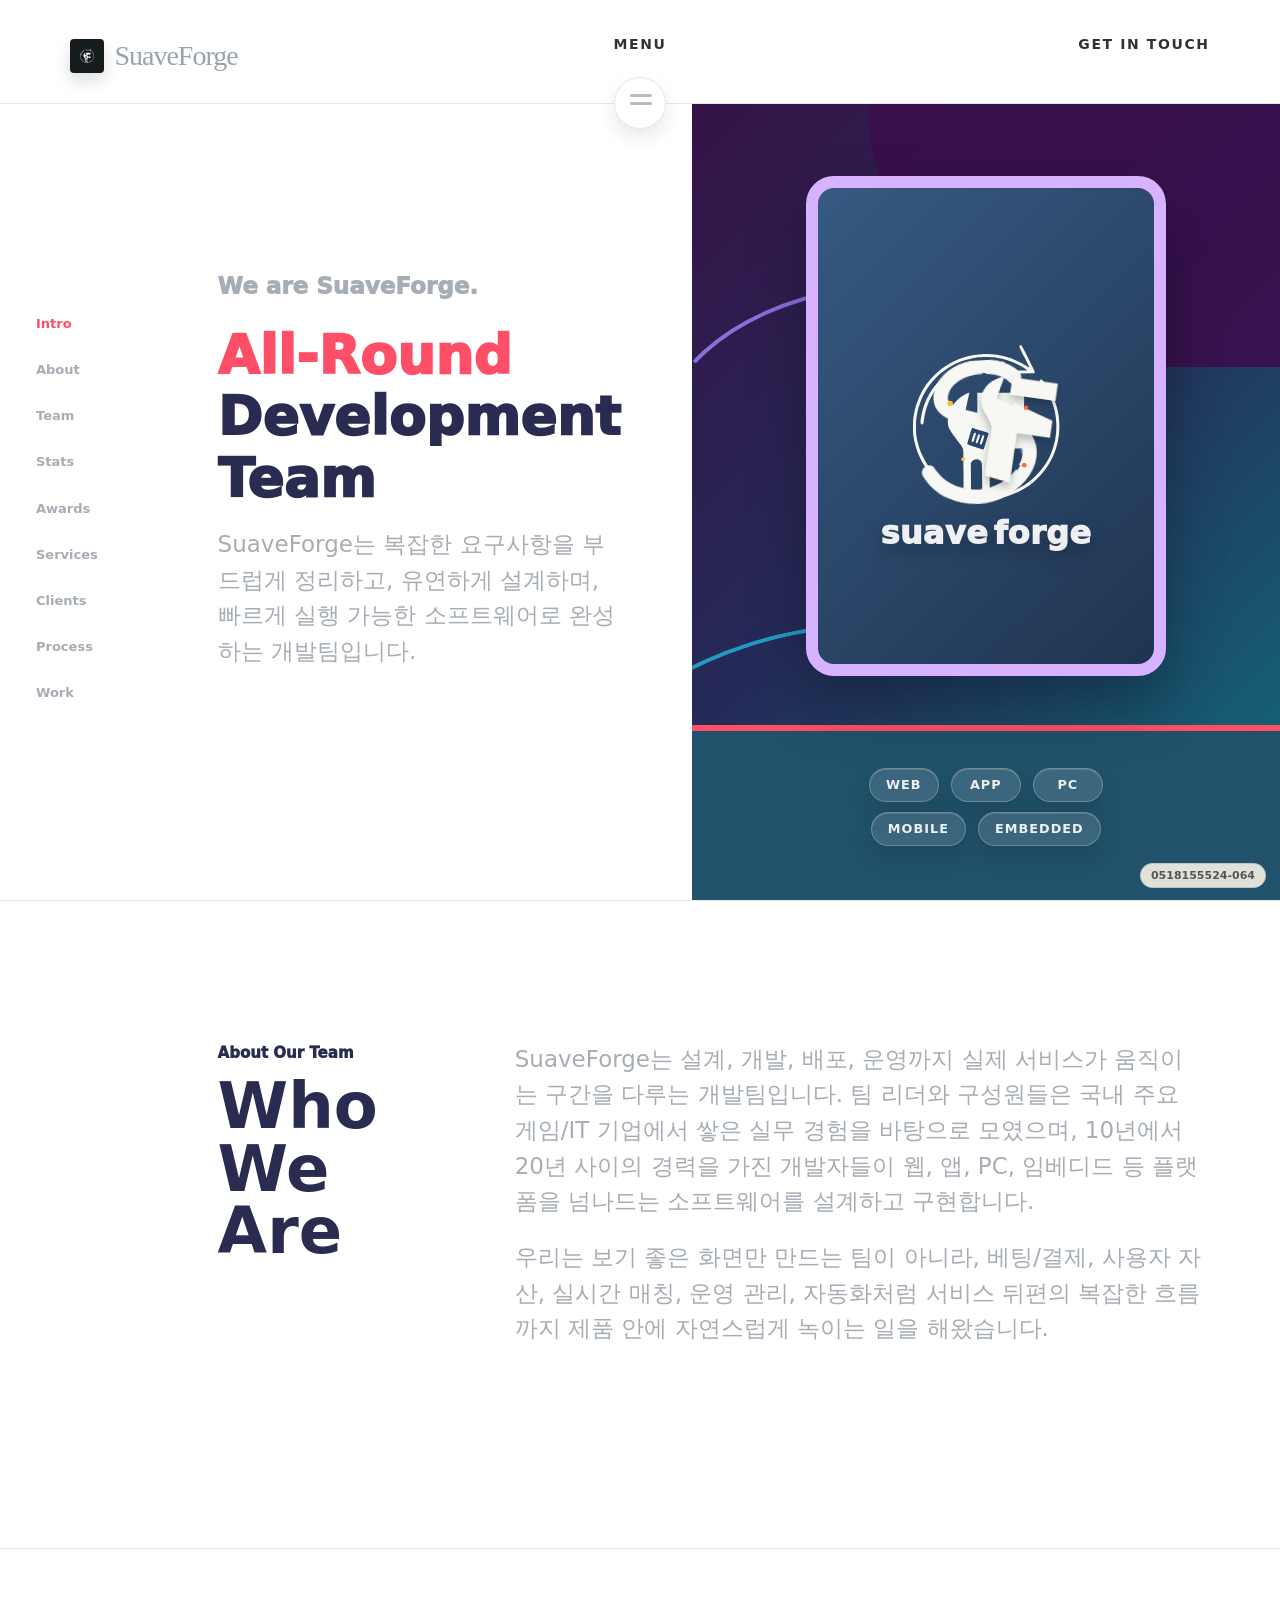
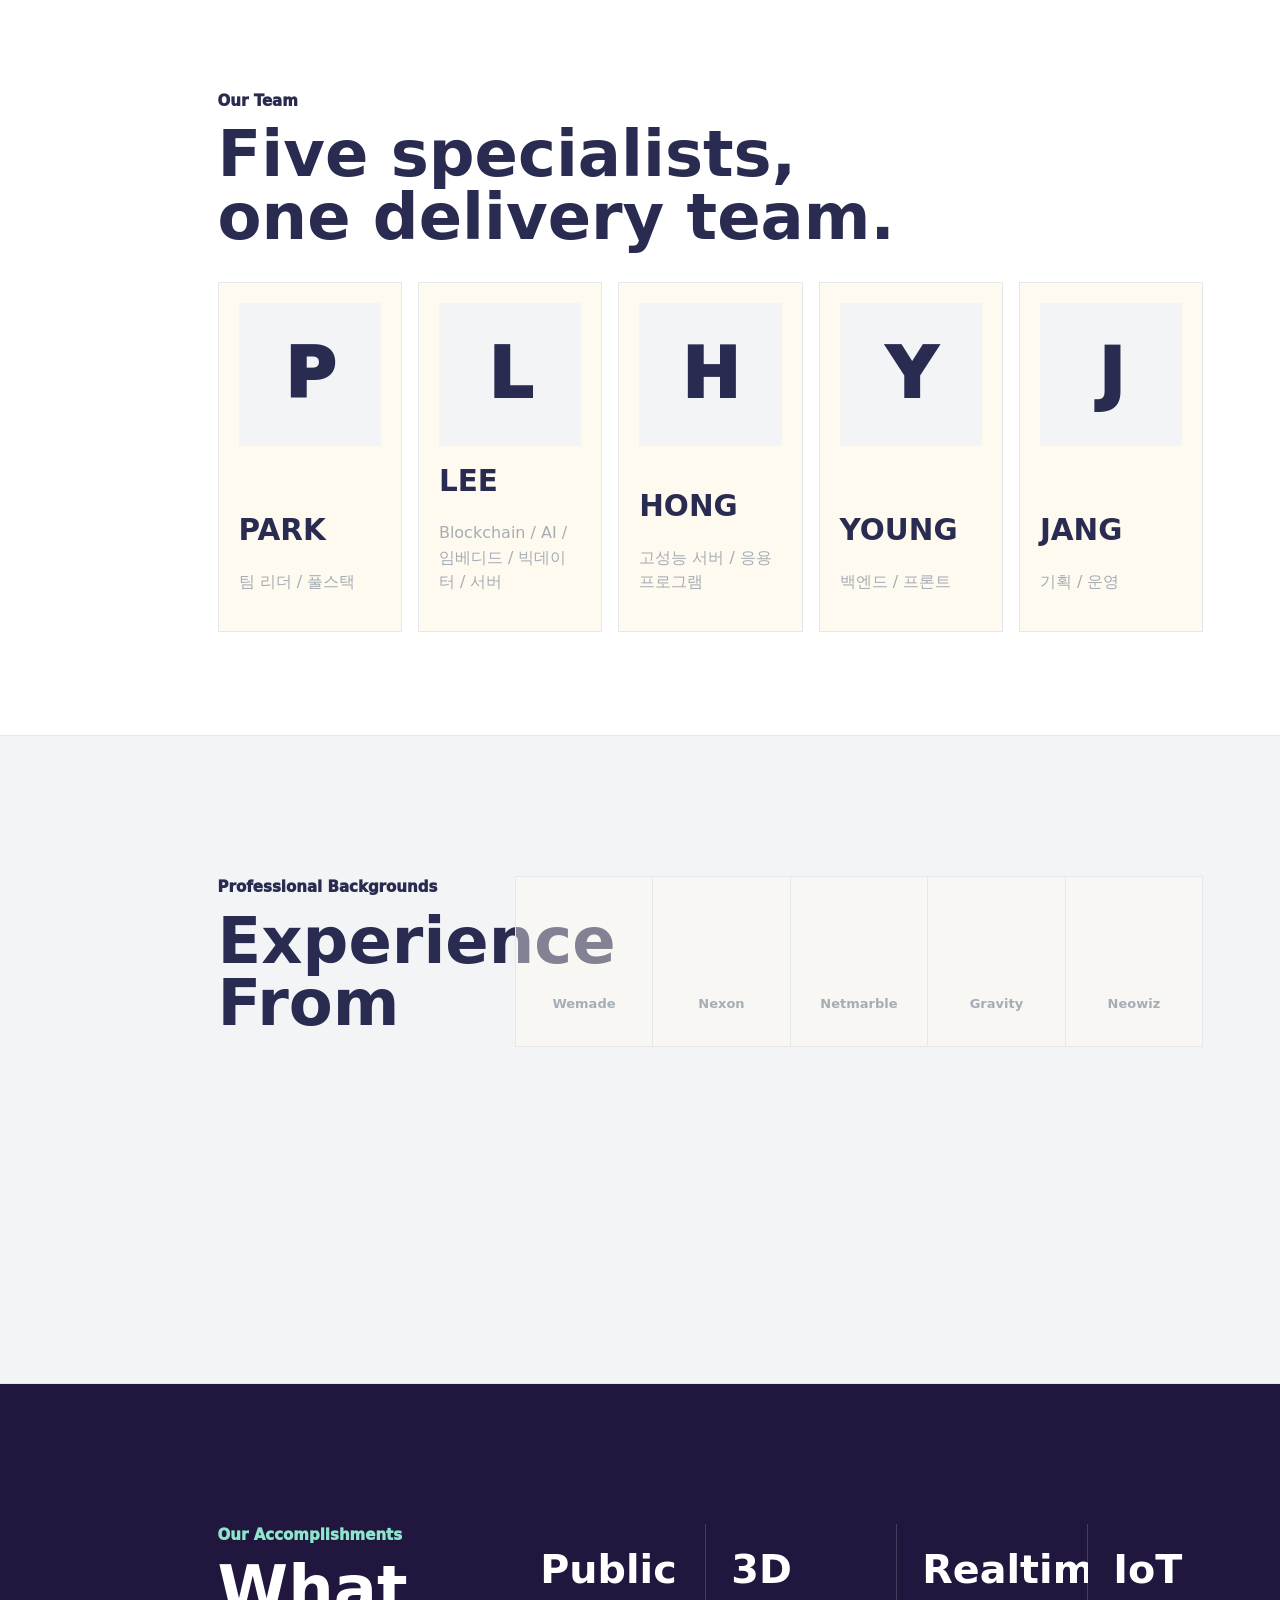
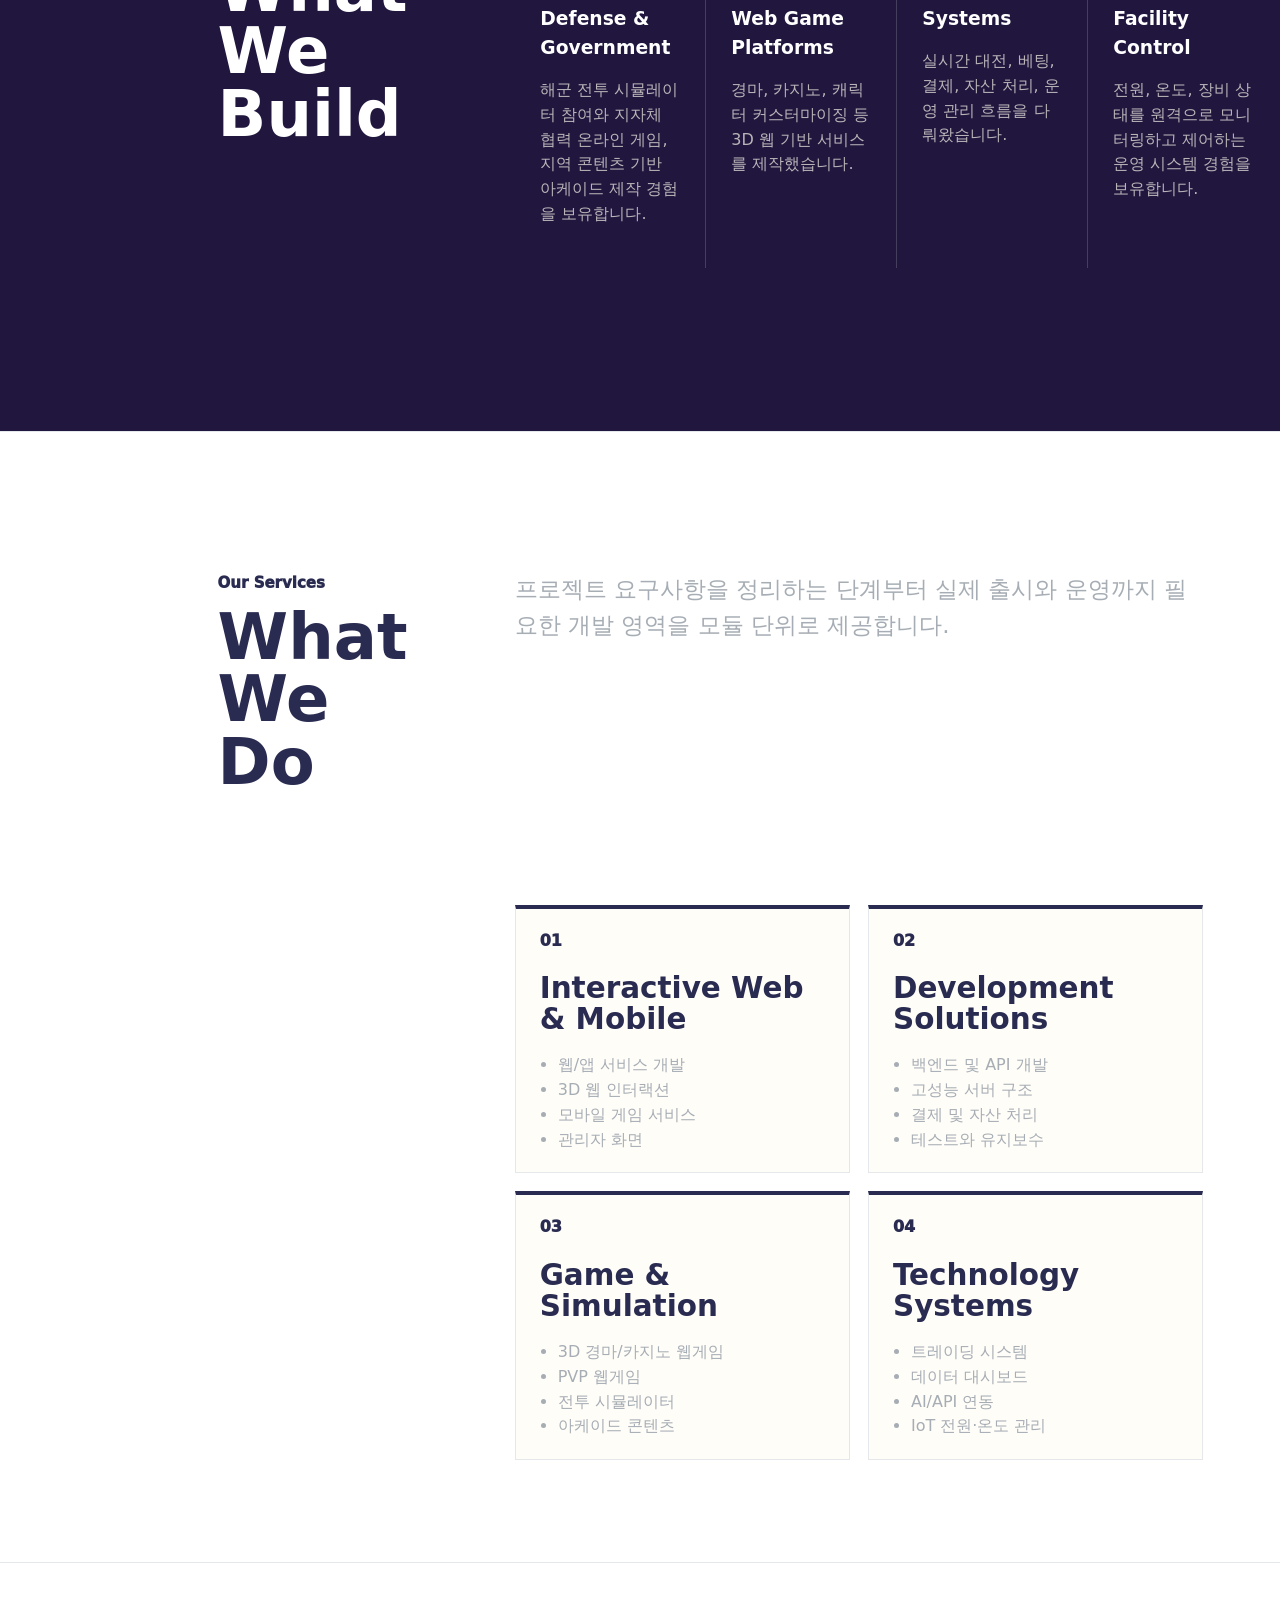
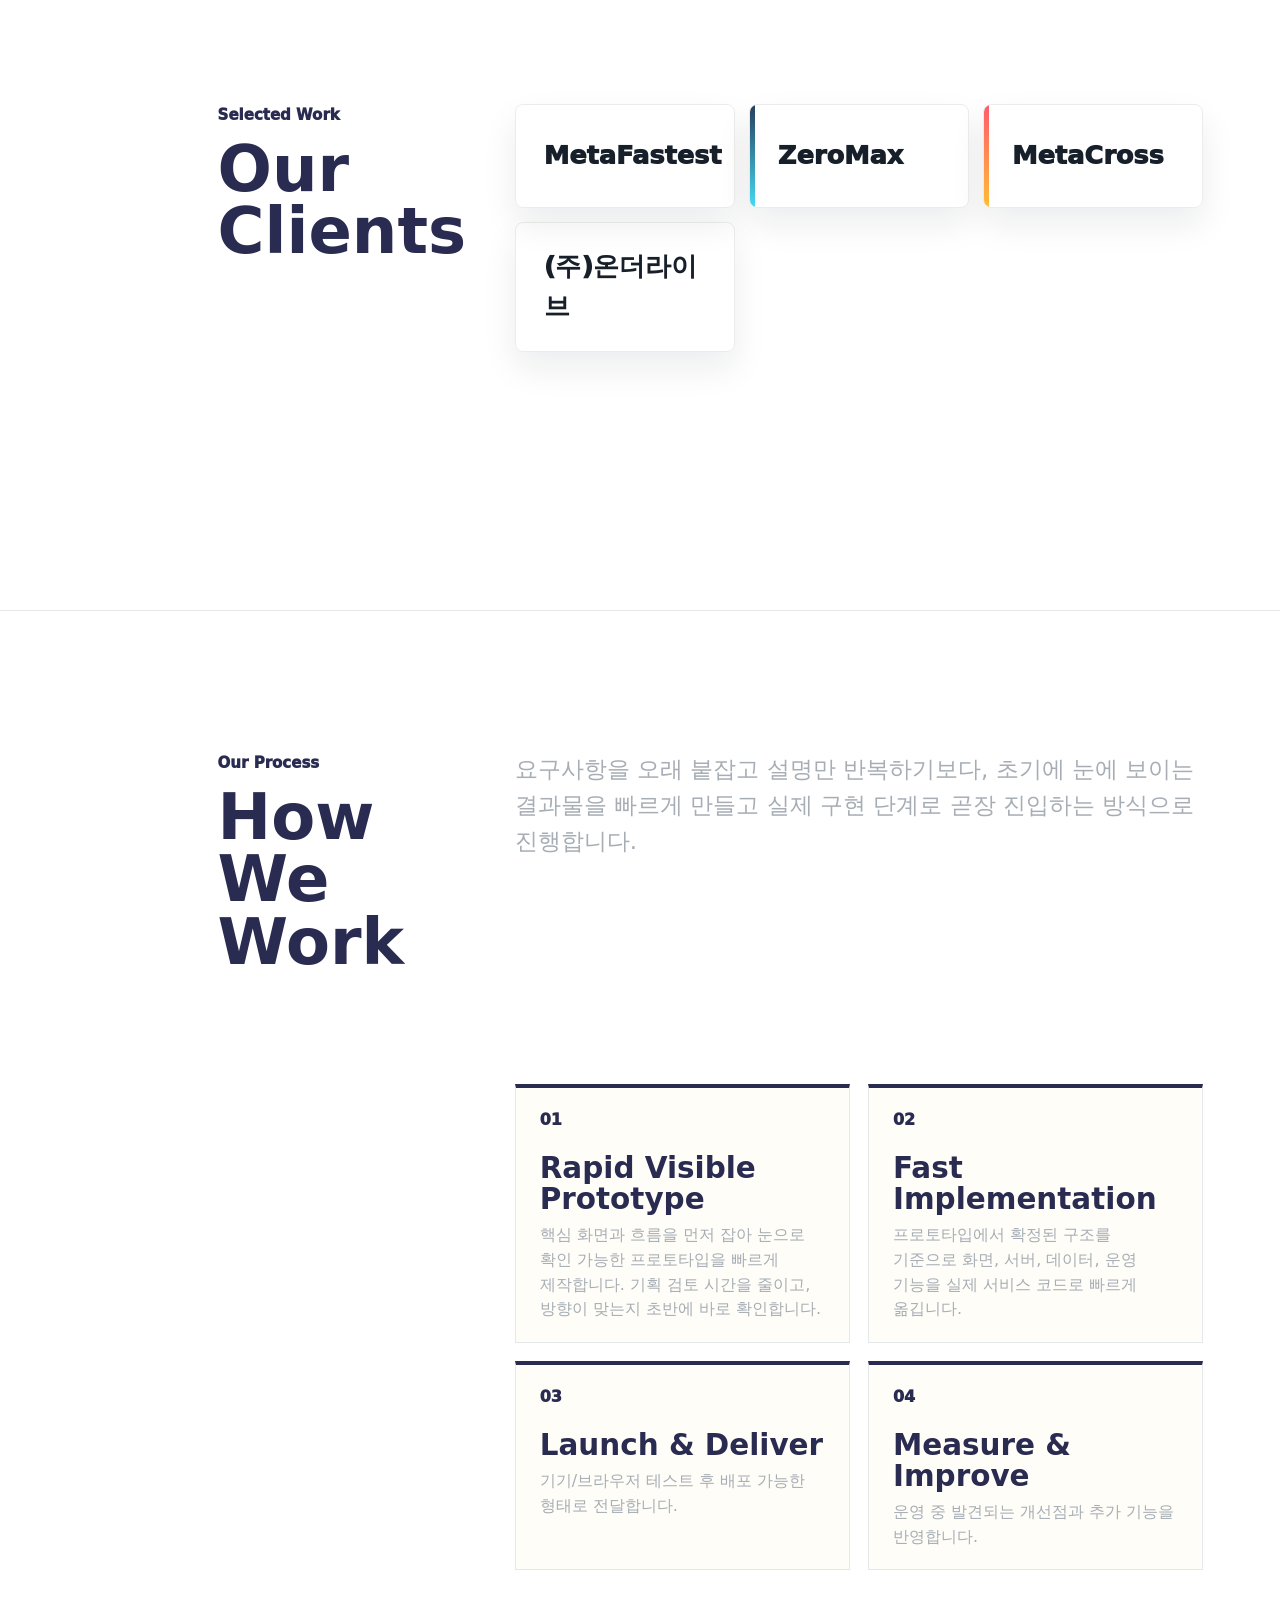
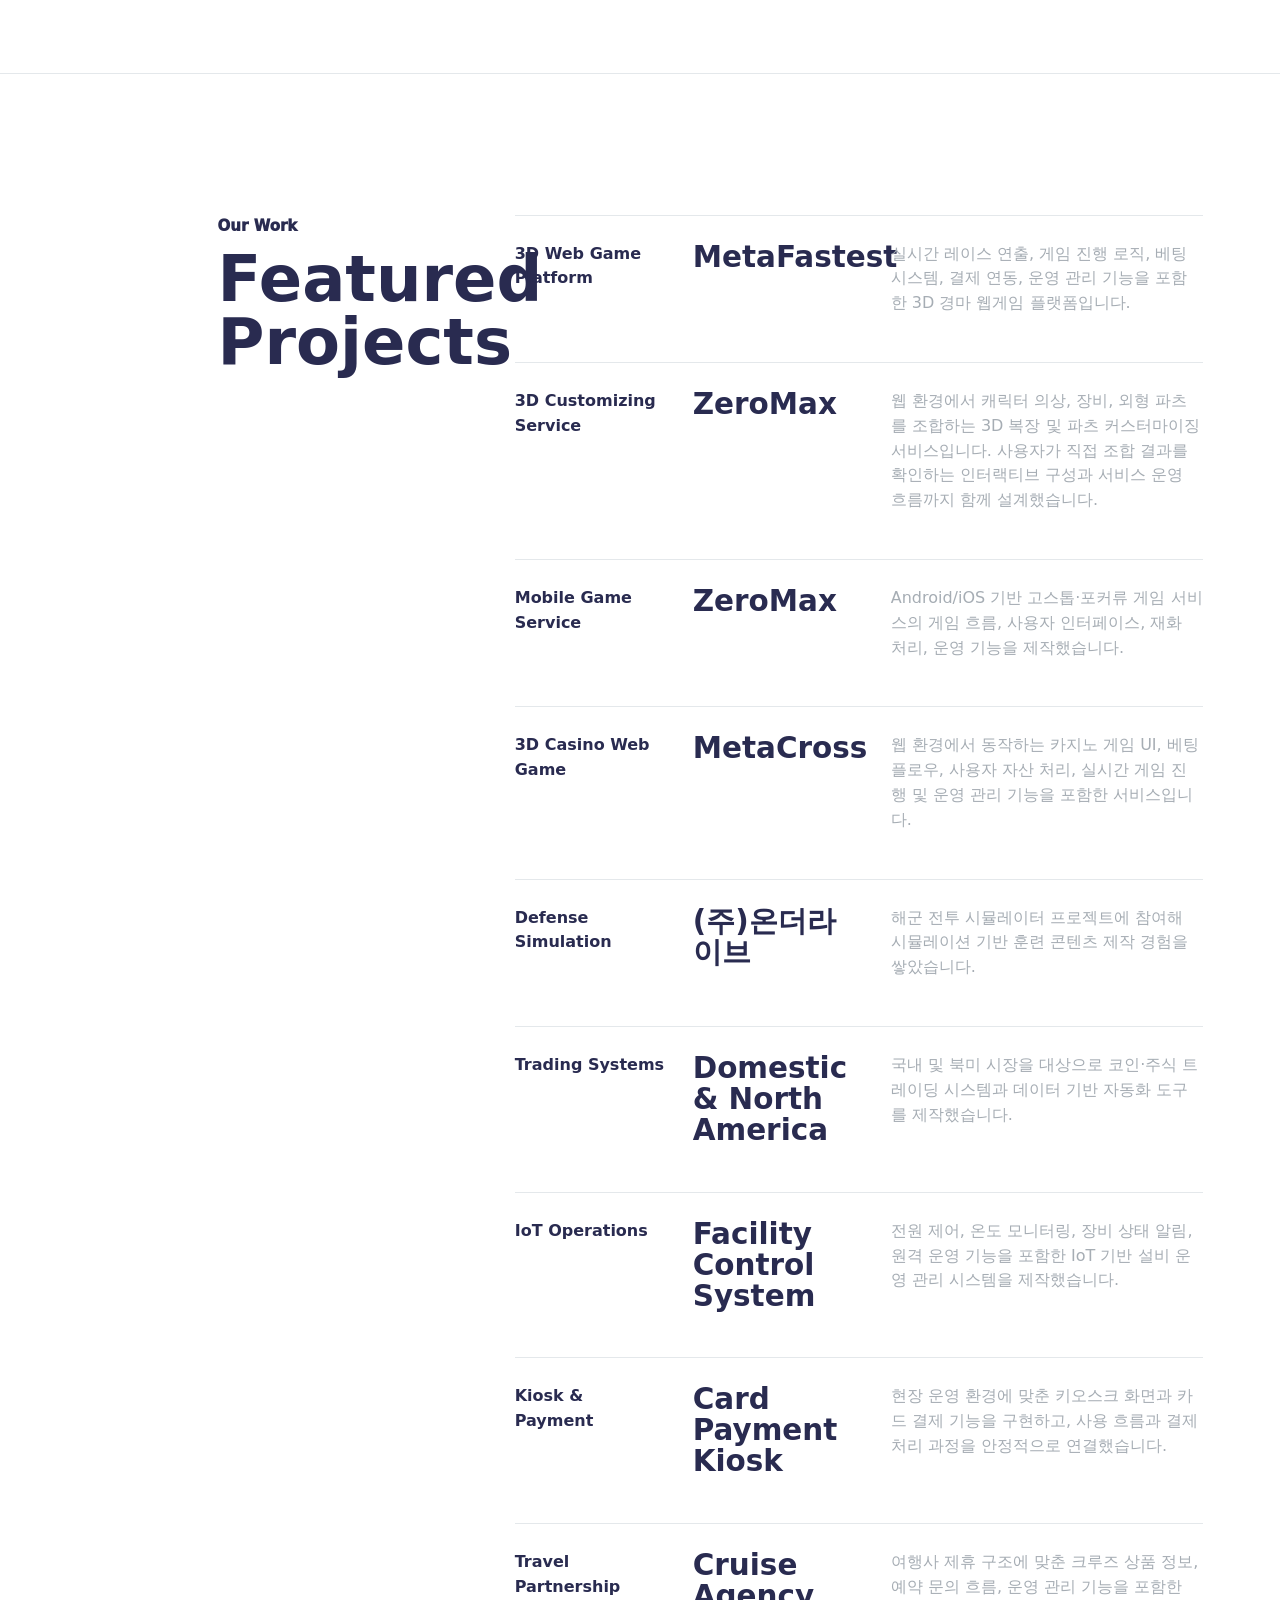
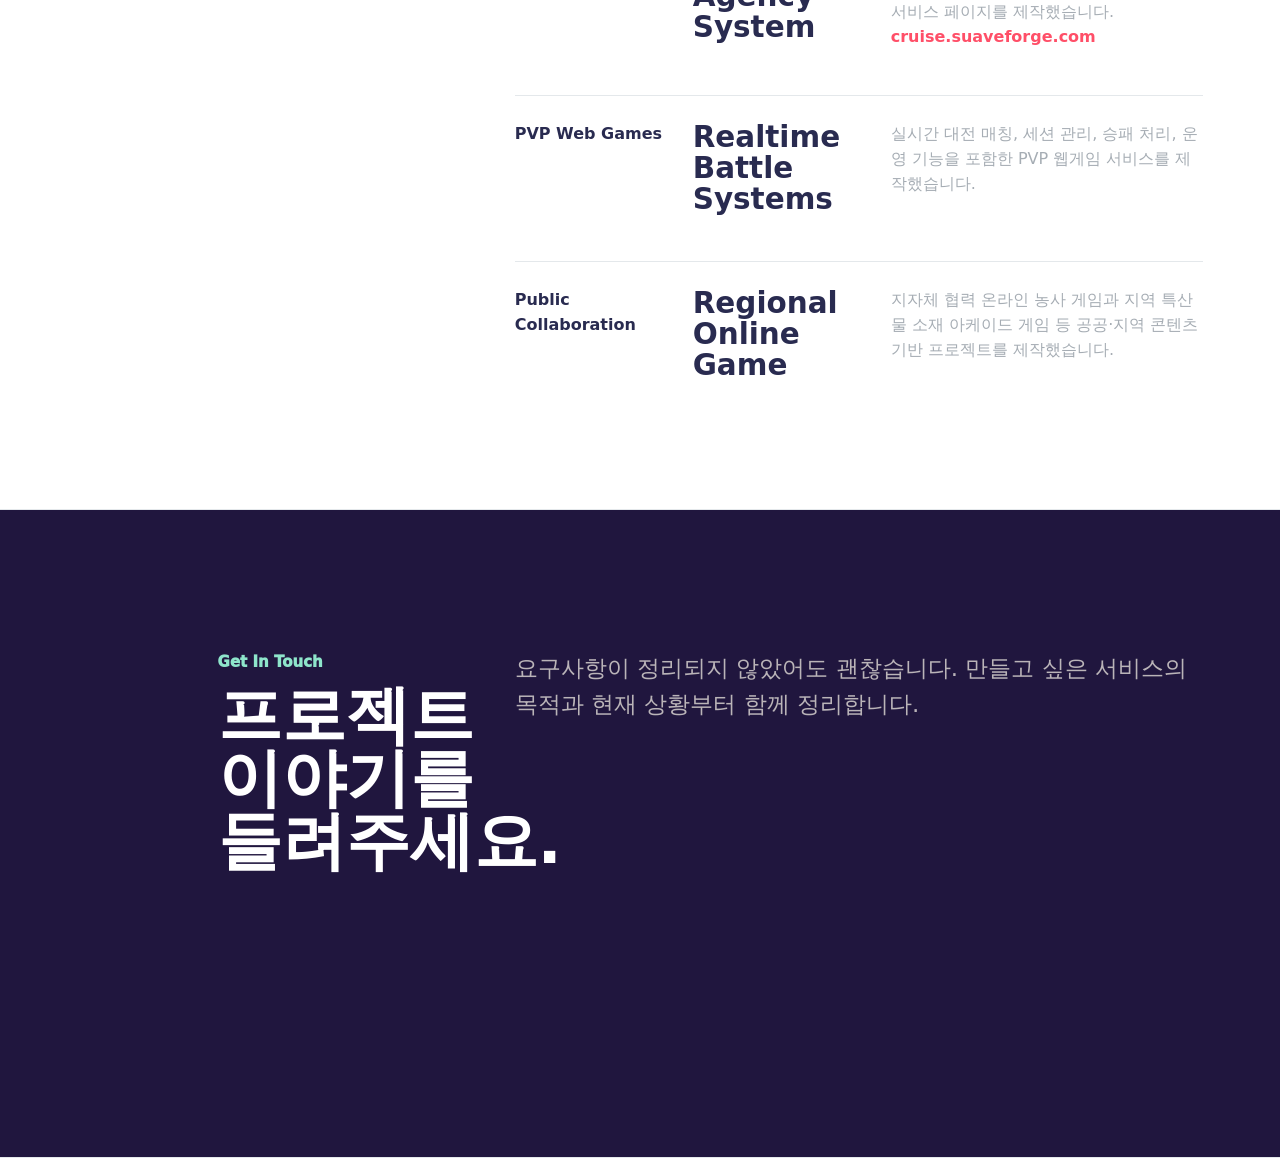
==== noinfo/index.html @ 3f62e909 "Refine travel work and noinfo variant" ====
<!doctype html>
<html lang="ko">
  <head>
    <meta charset="UTF-8" />
    <meta name="viewport" content="width=device-width, initial-scale=1.0" />
    <meta http-equiv="refresh" content="0; url=../?noinfo=1" />
    <title>SuaveForge</title>
    <script>
      location.replace("../?noinfo=1");
    </script>
  </head>
  <body>
    <a href="../?noinfo=1">SuaveForge no-info version</a>
  </body>
</html>
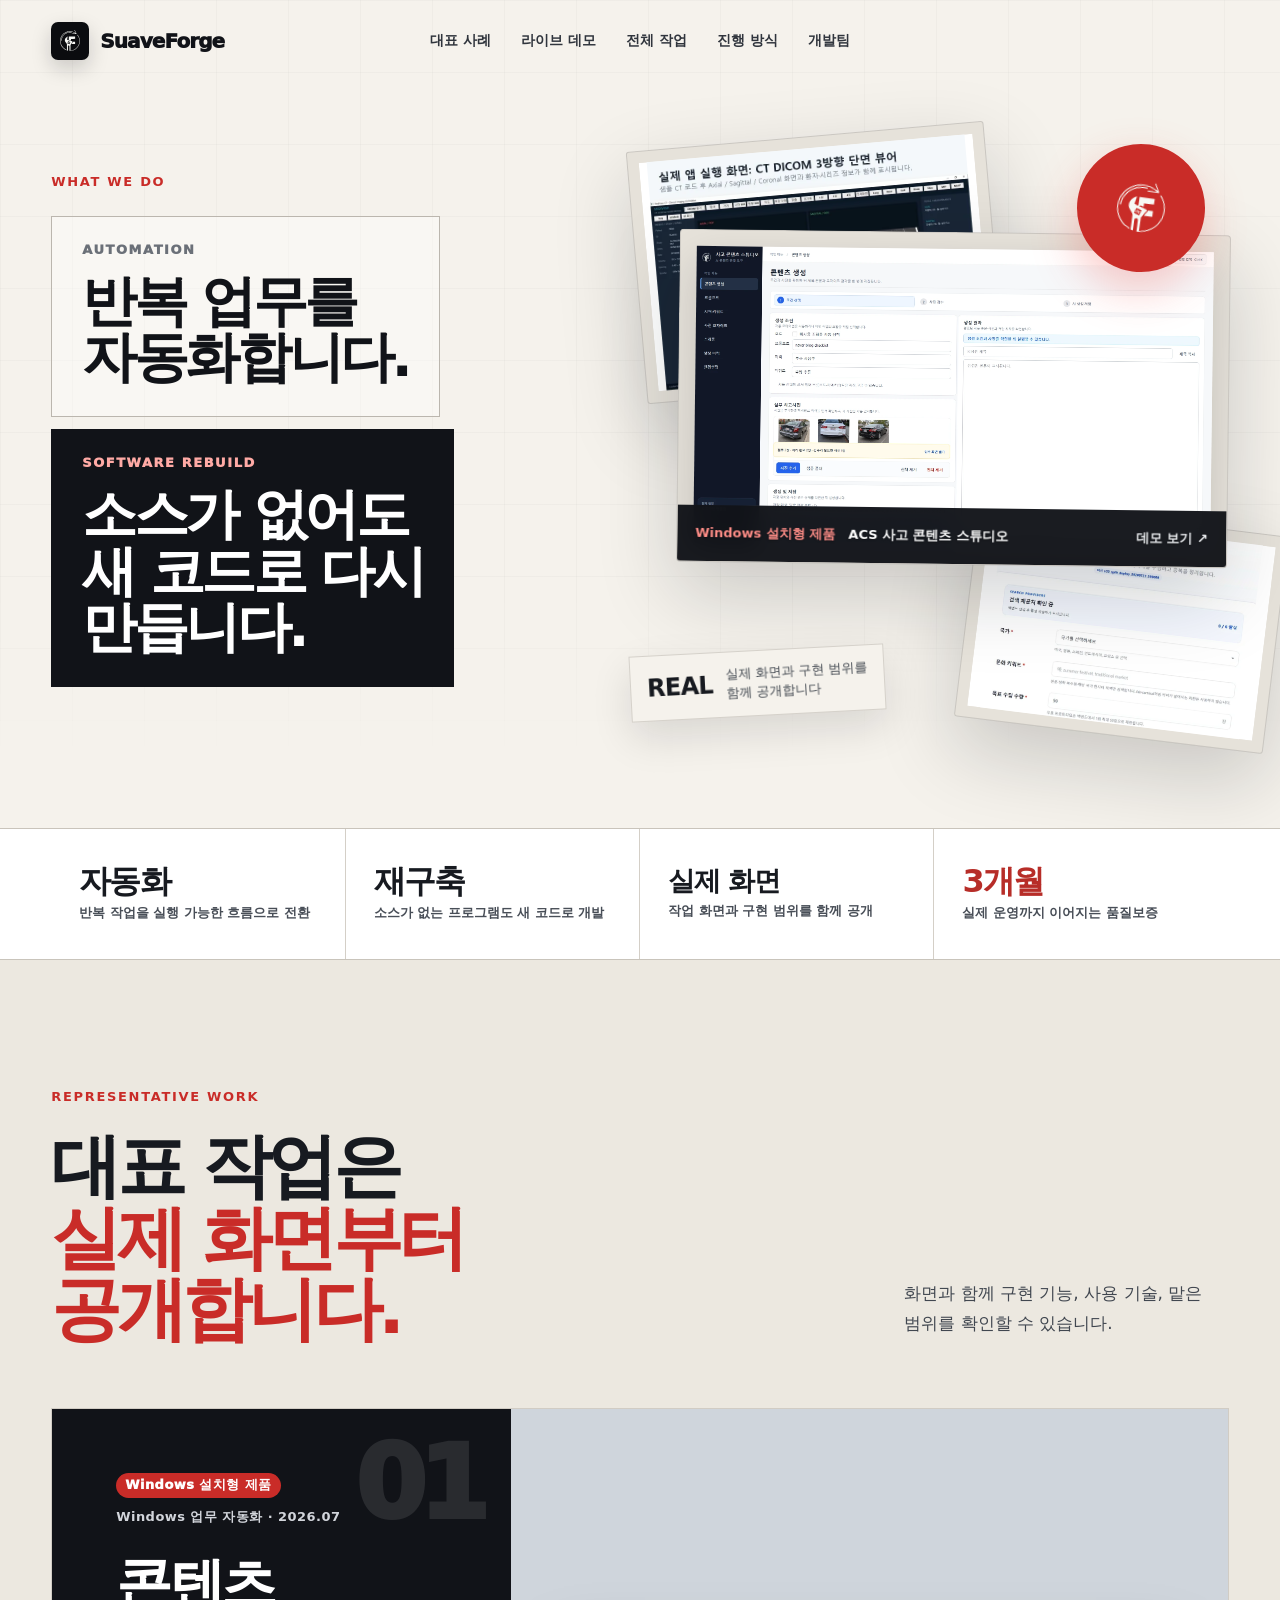
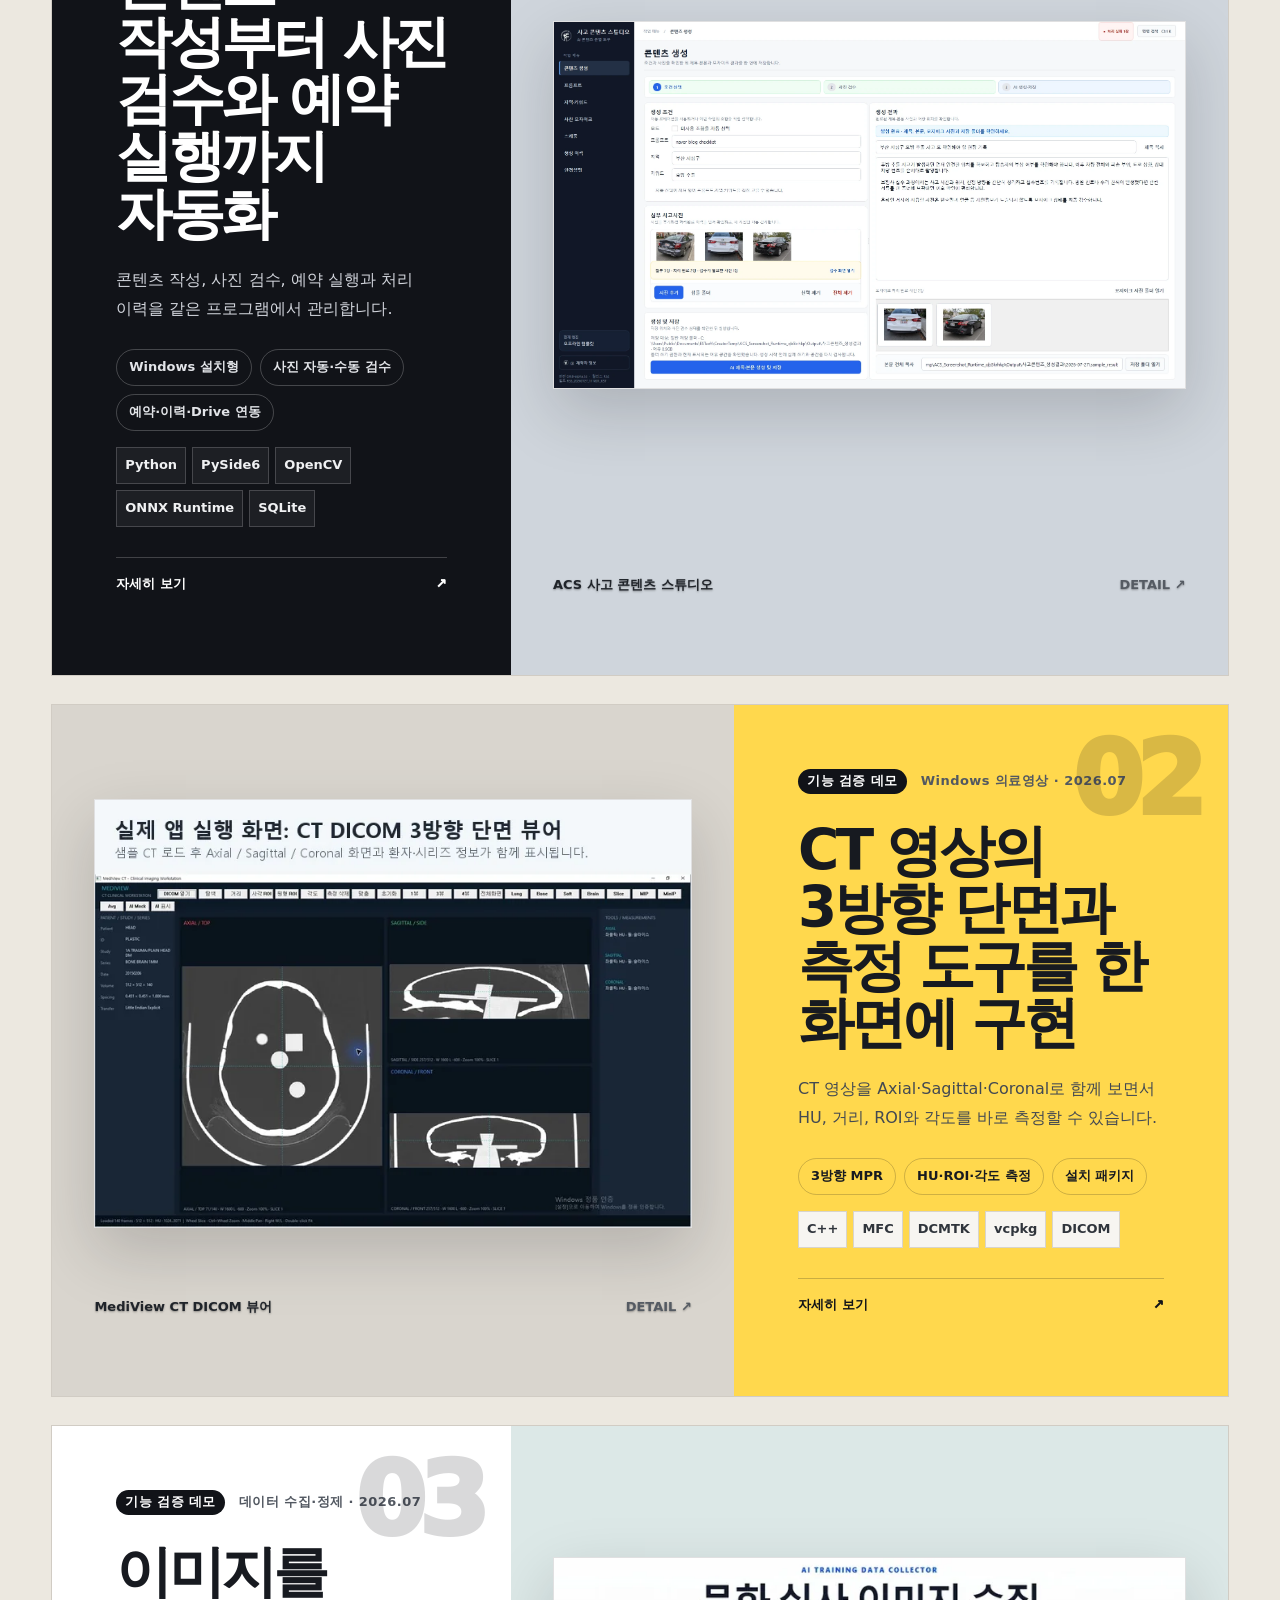
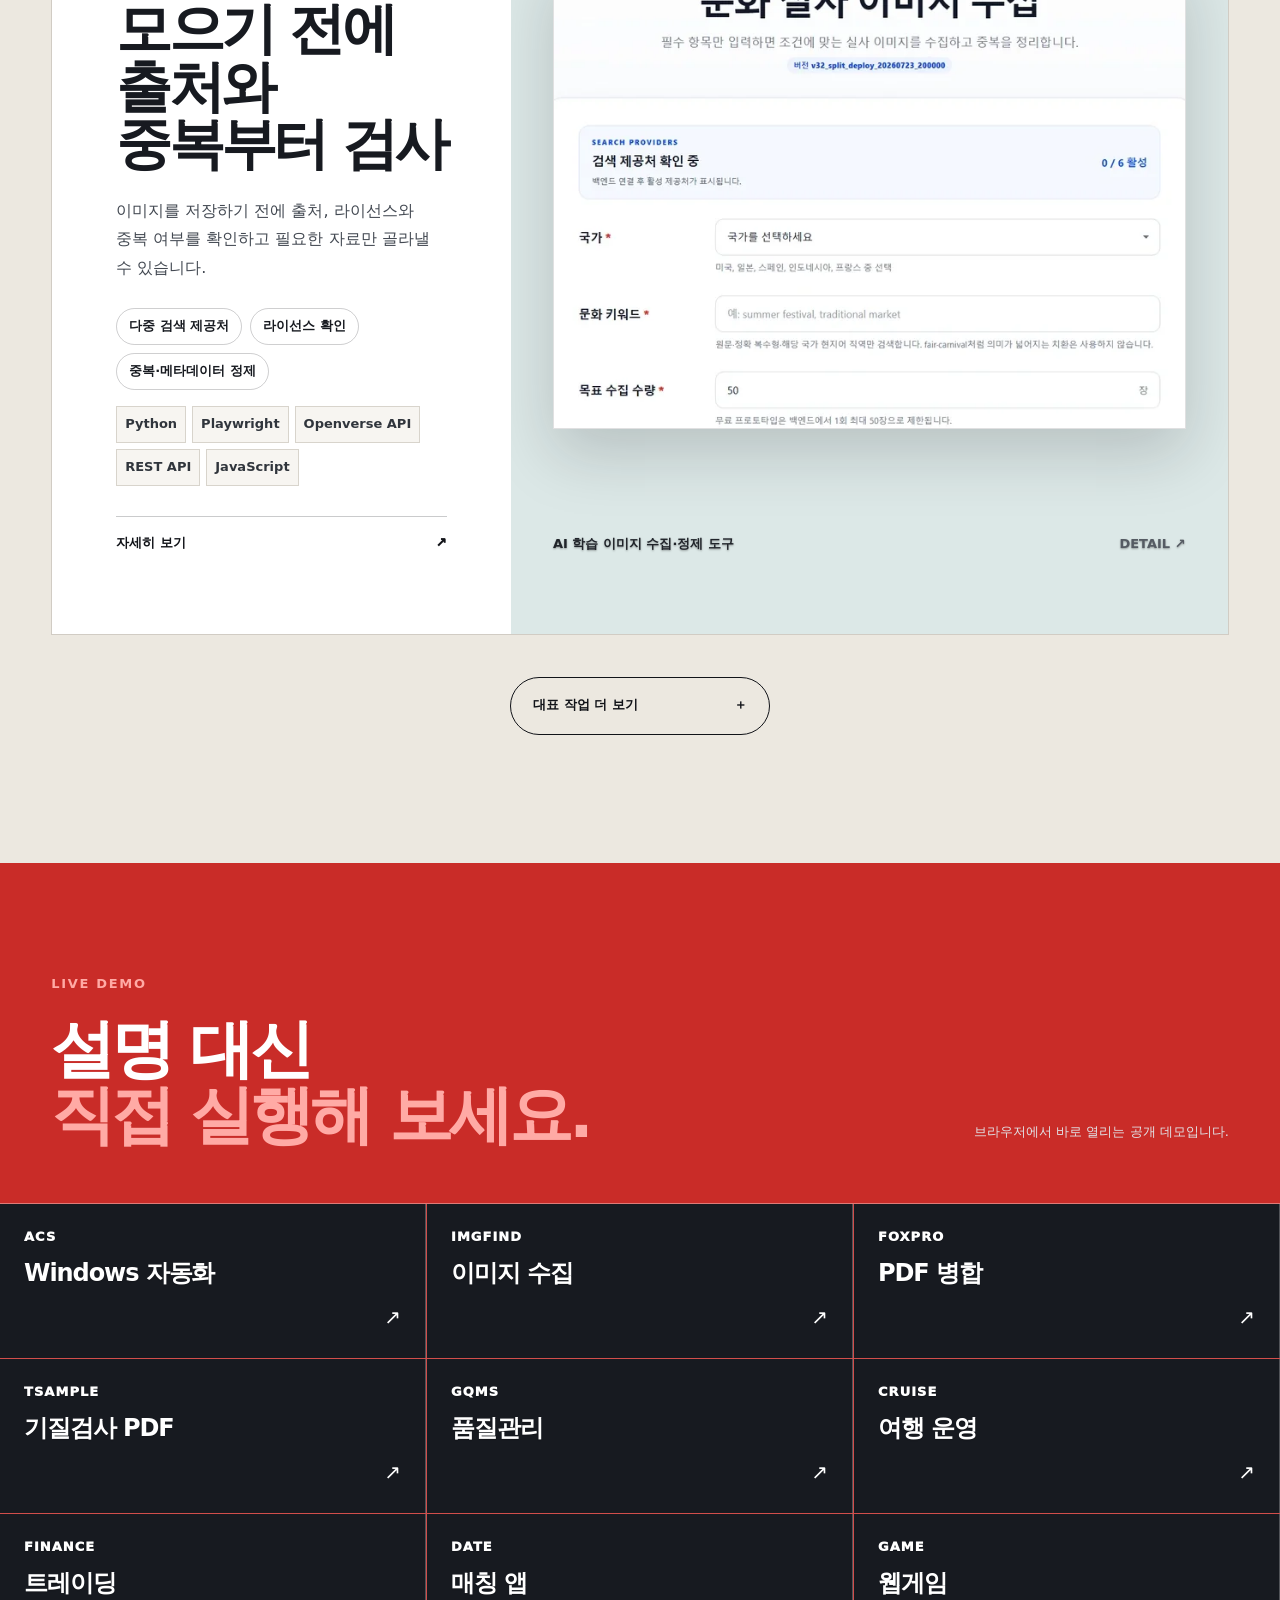
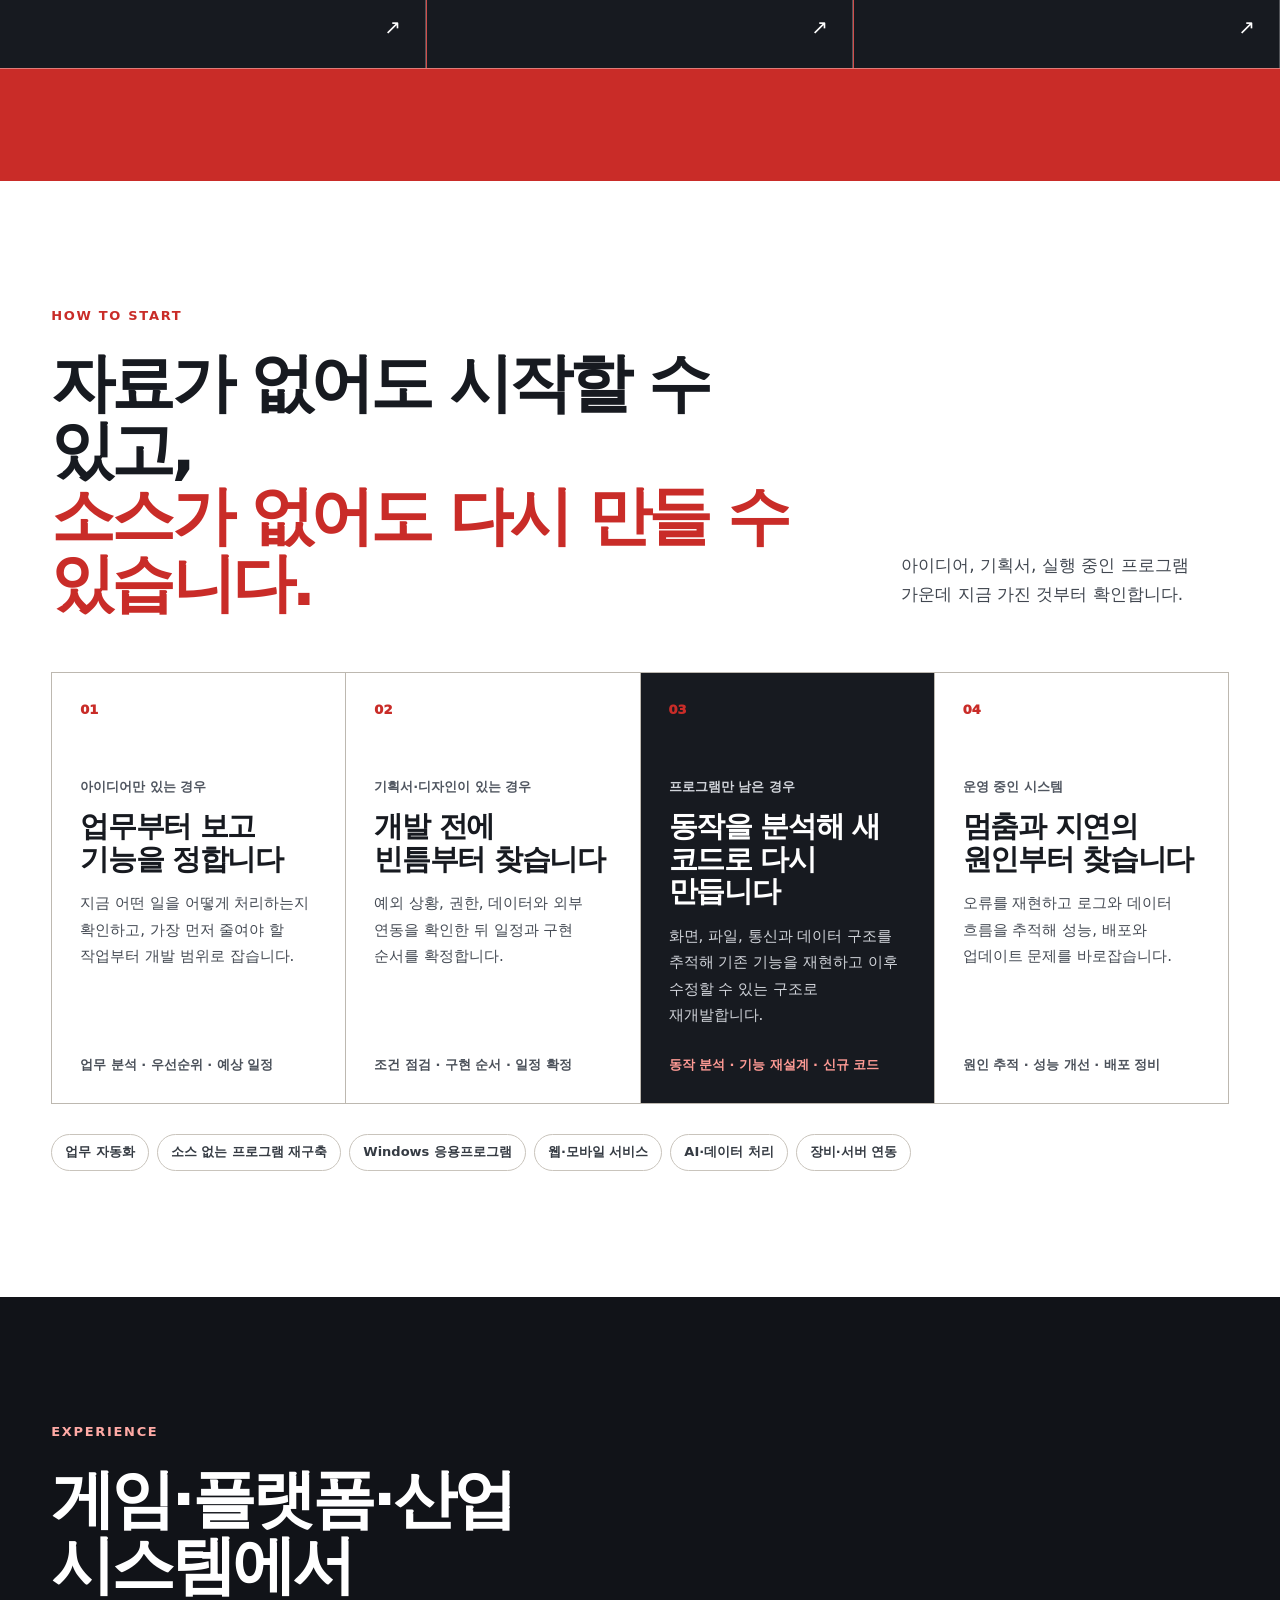
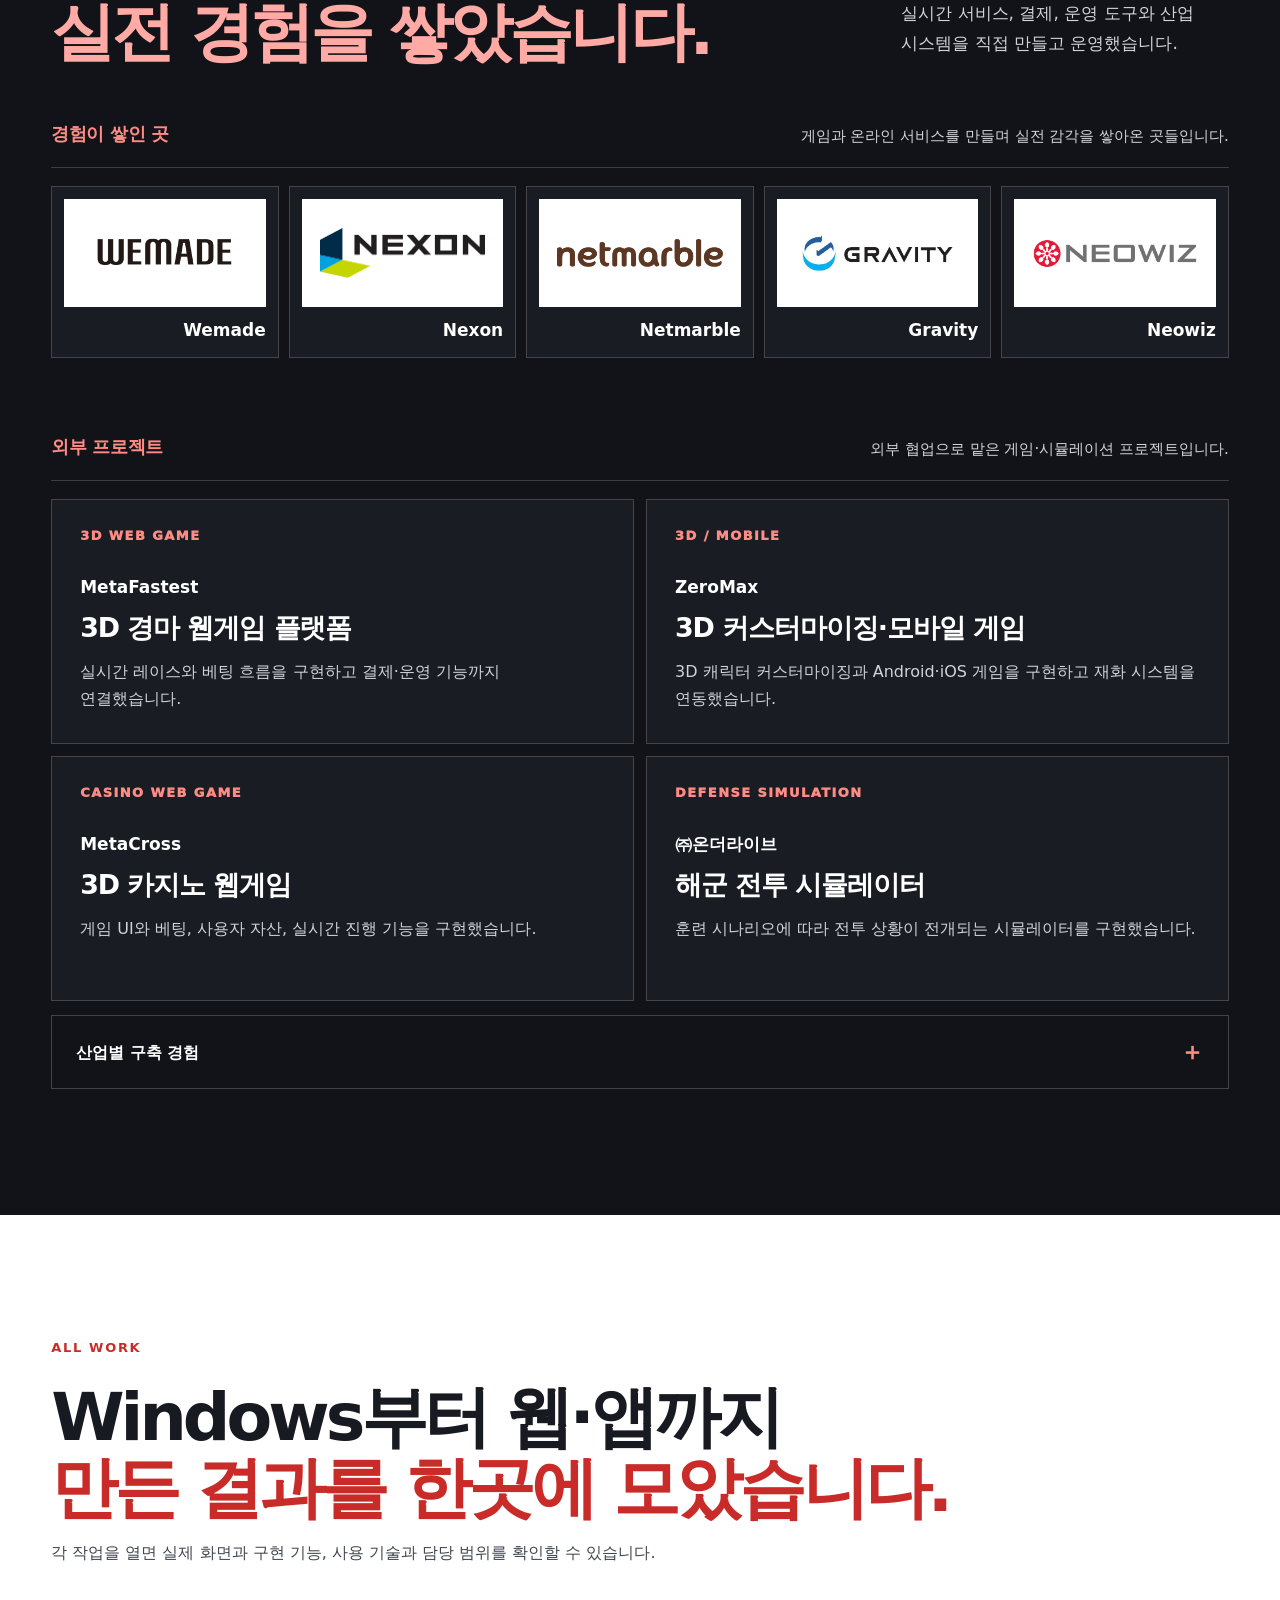
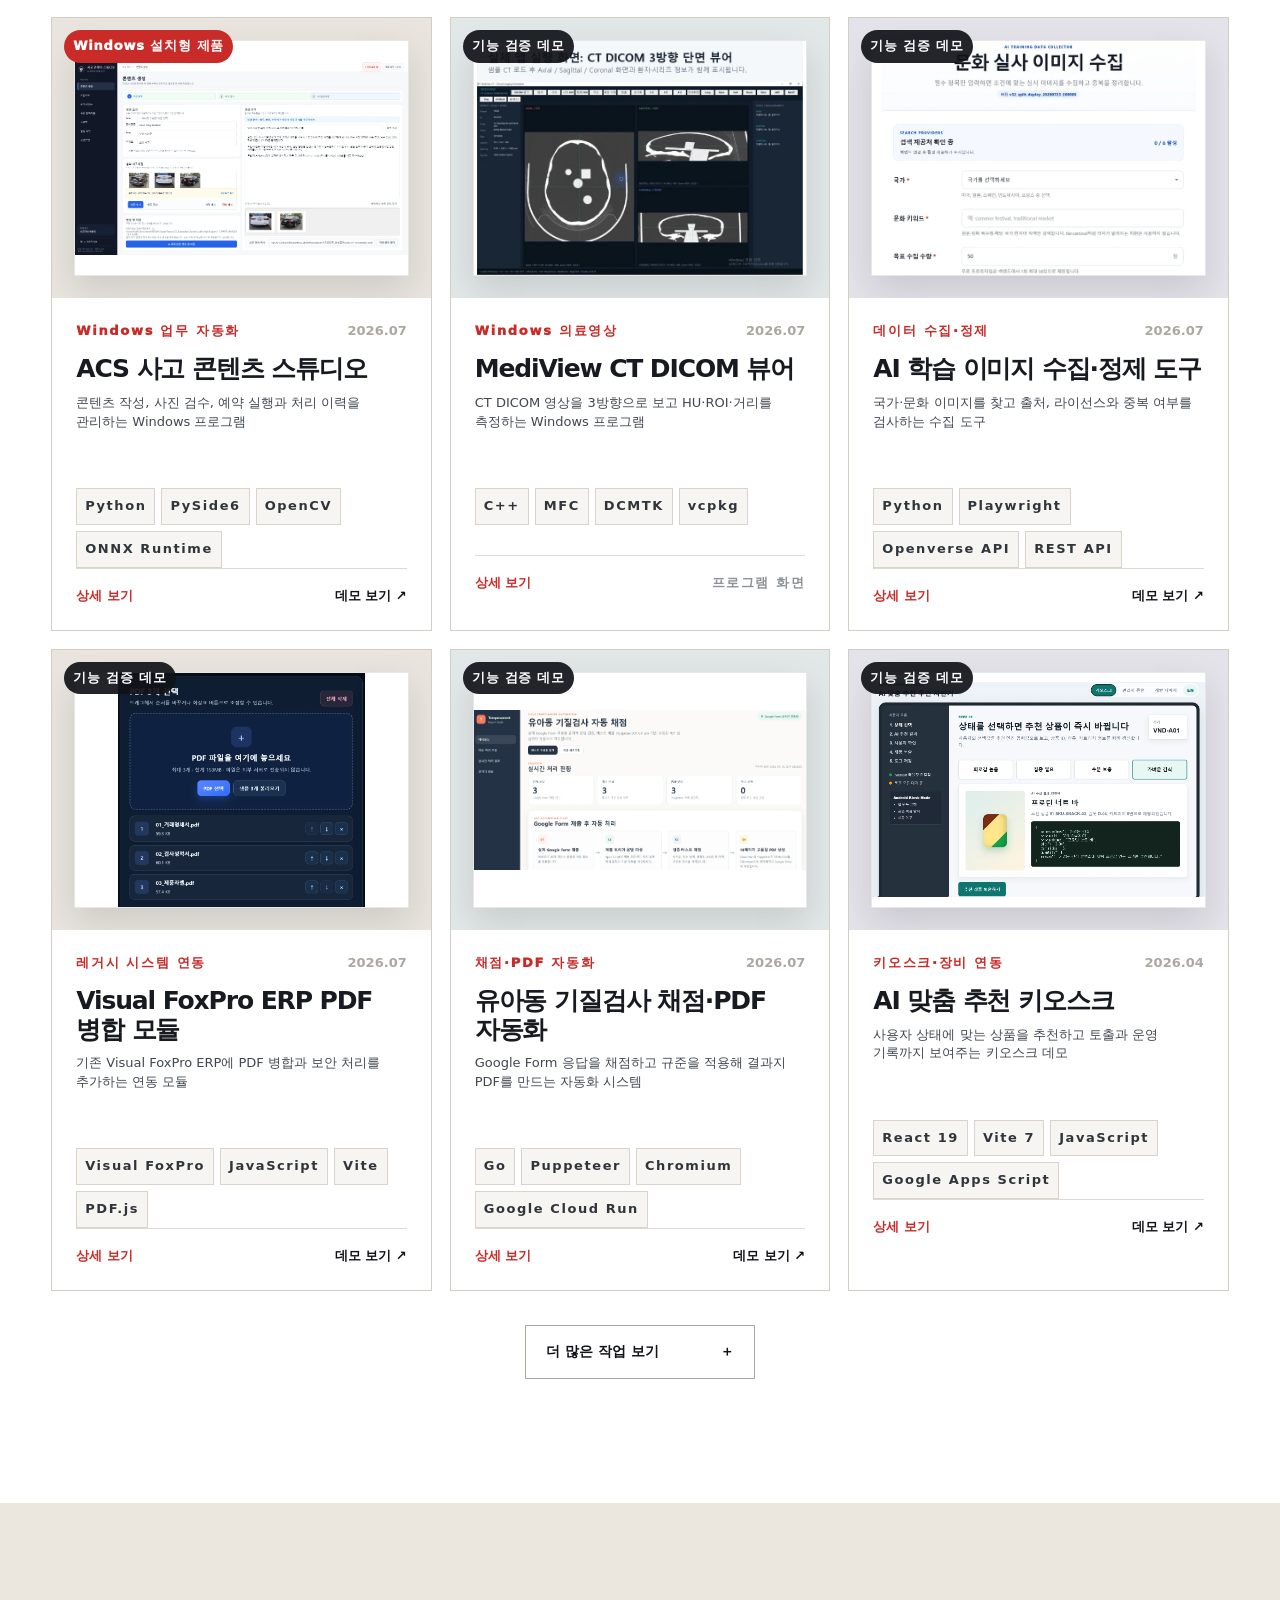
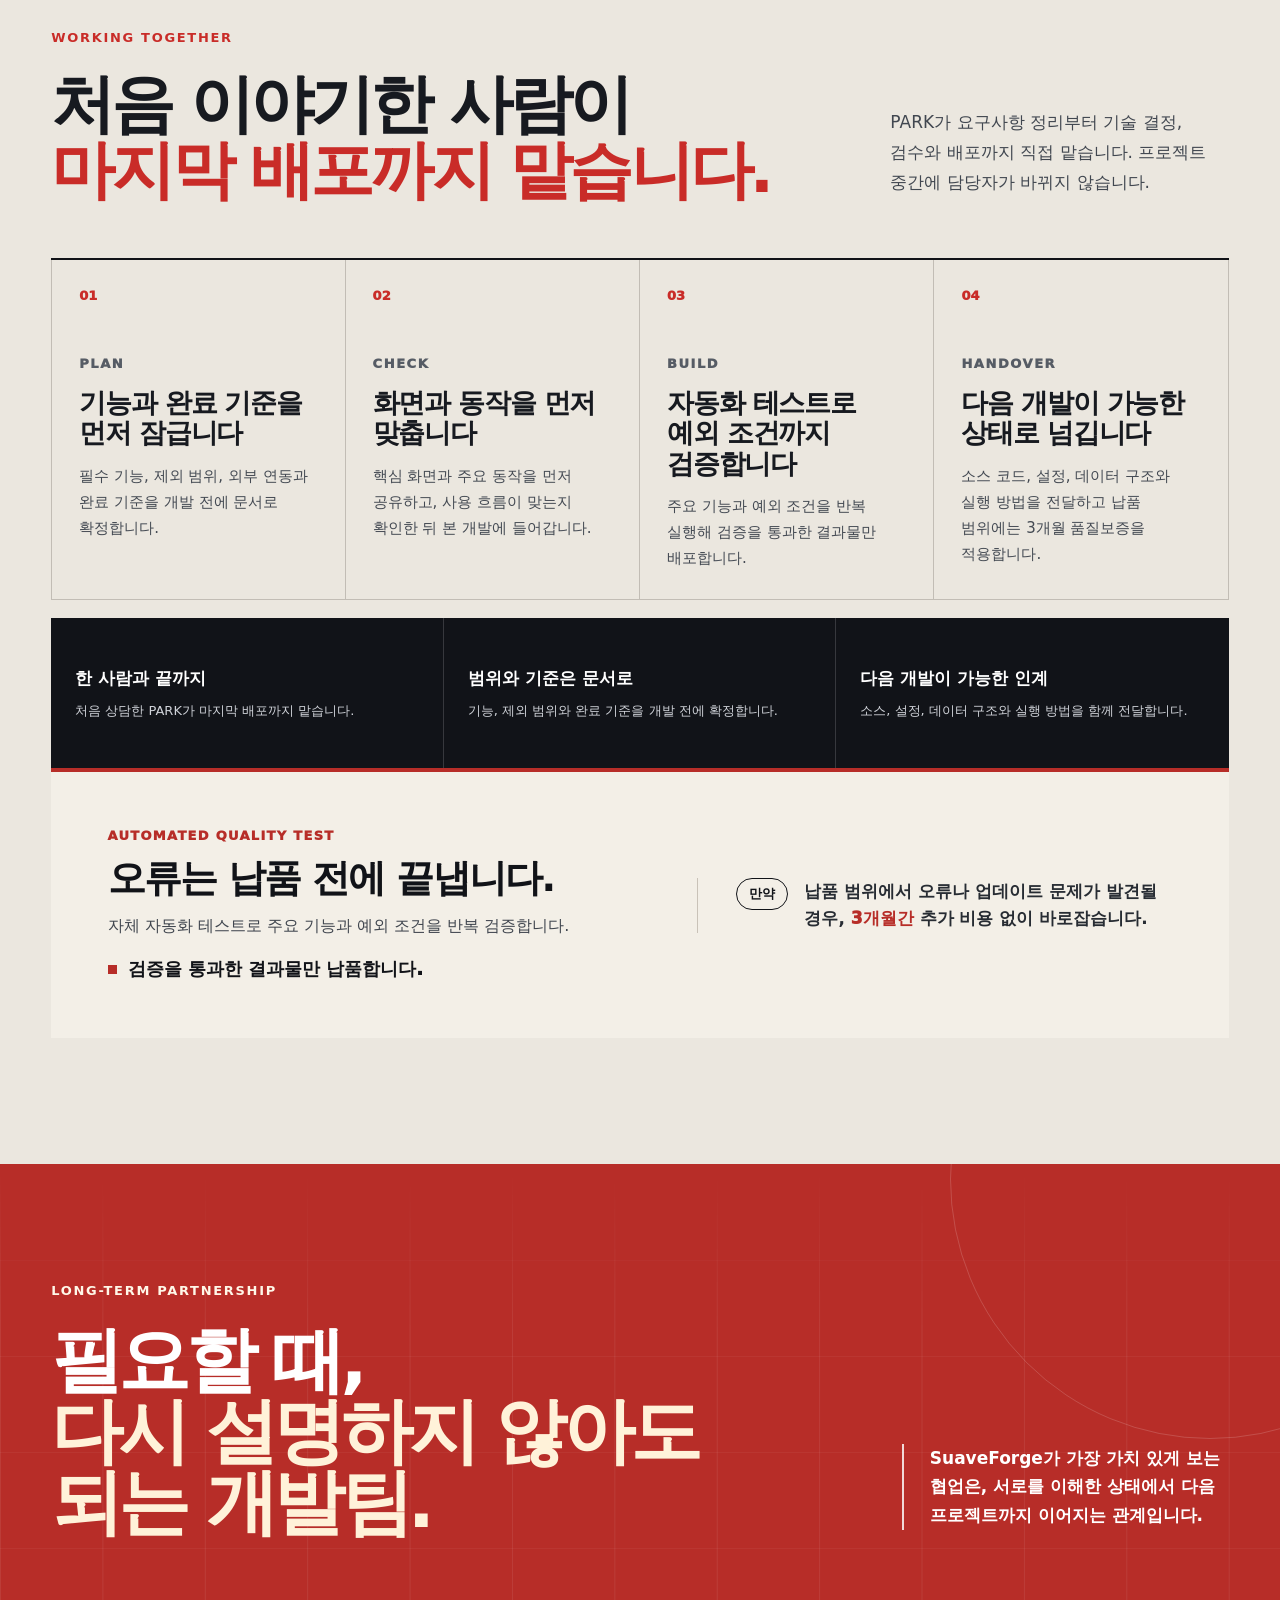
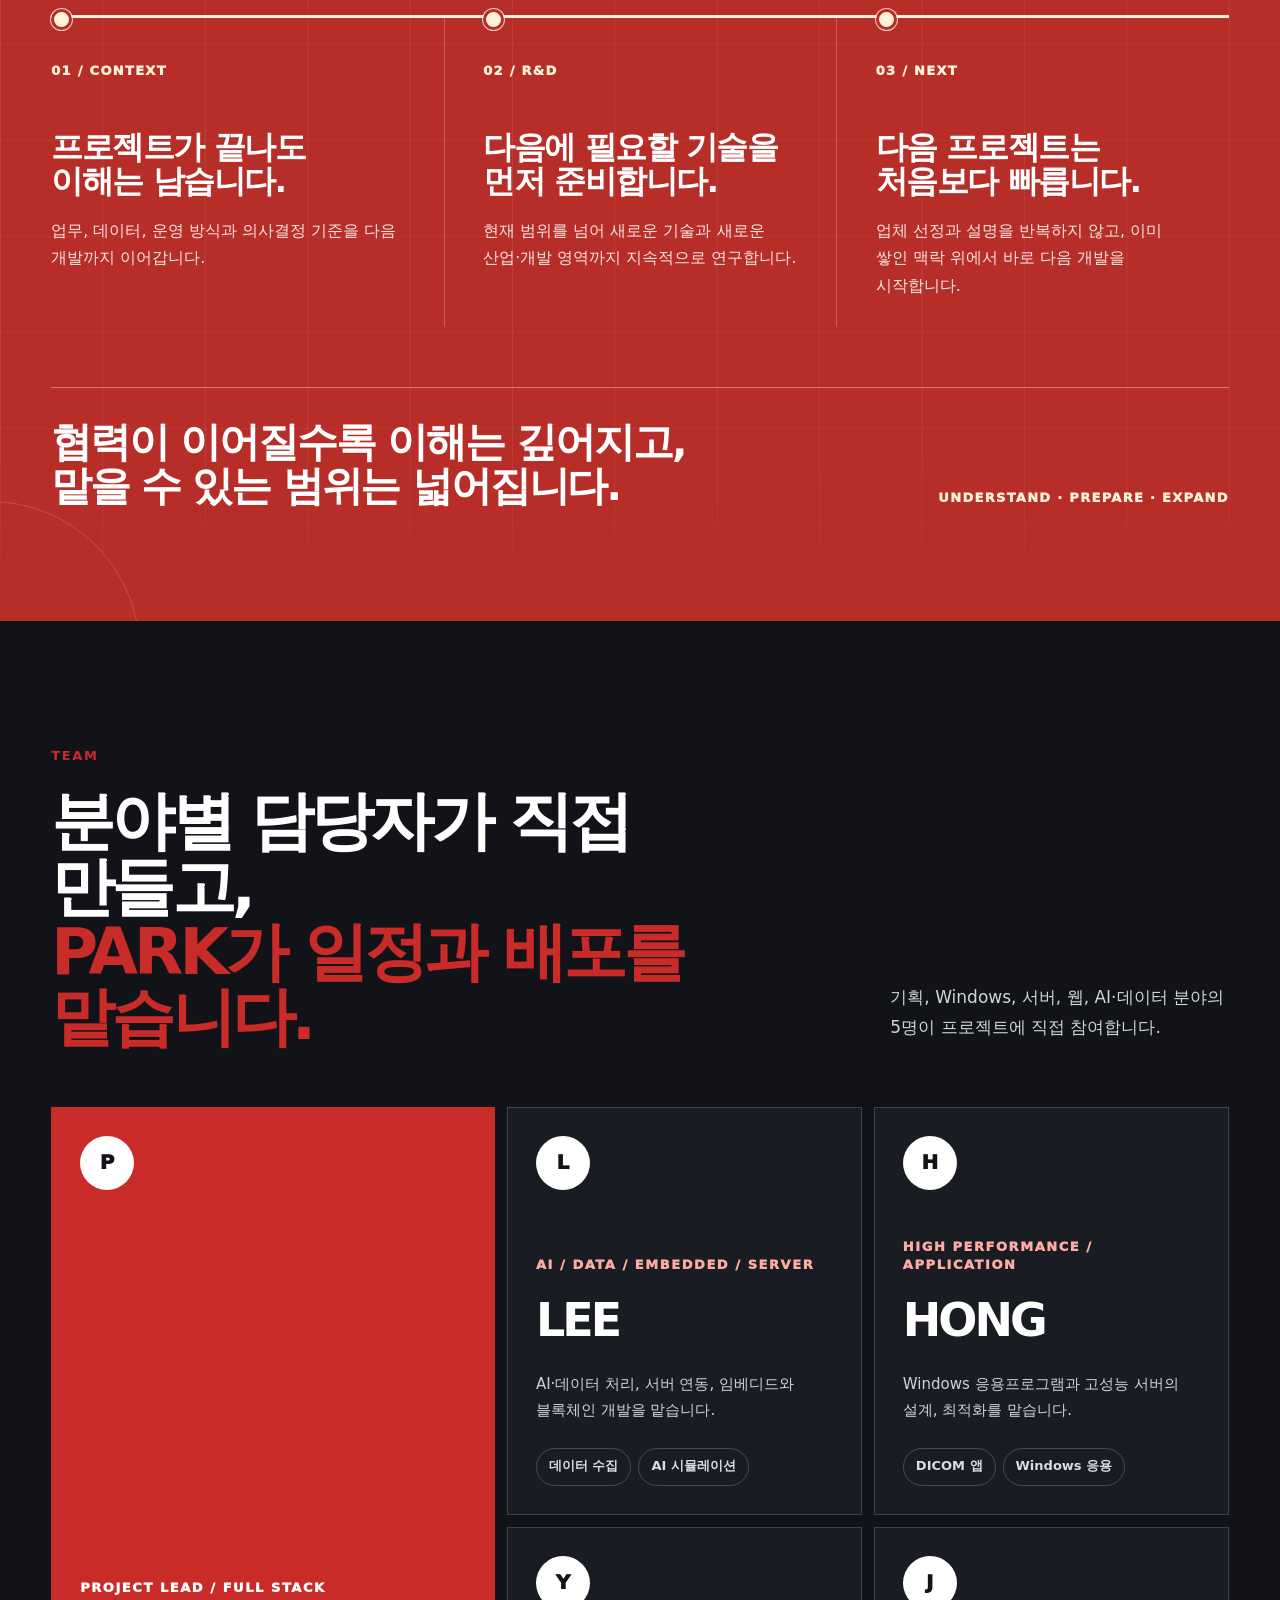
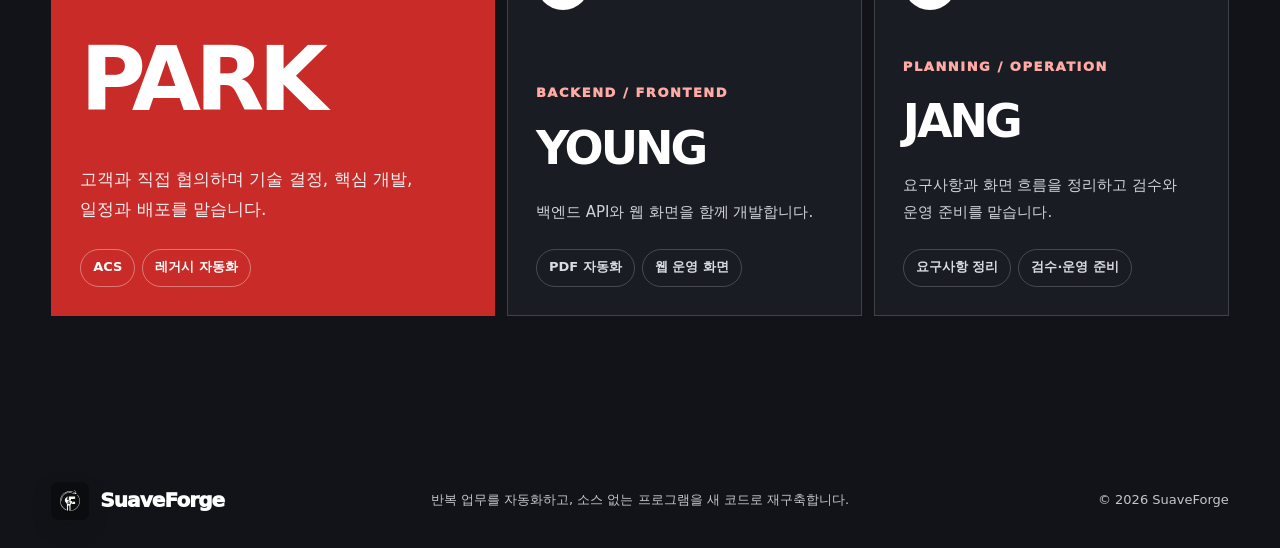
==== commit 9c3cff97: "Deploy SuaveForge home v7" ====
--- a/noinfo/index.html
+++ b/noinfo/index.html
@@ -1,15 +1 @@
-<!doctype html>
-<html lang="ko">
-  <head>
-    <meta charset="UTF-8" />
-    <meta name="viewport" content="width=device-width, initial-scale=1.0" />
-    <meta http-equiv="refresh" content="0; url=../?noinfo=1" />
-    <title>SuaveForge</title>
-    <script>
-      location.replace("../?noinfo=1");
-    </script>
-  </head>
-  <body>
-    <a href="../?noinfo=1">SuaveForge no-info version</a>
-  </body>
-</html>
+<!doctype html><html lang="ko"><head><meta charset="utf-8"><meta name="viewport" content="width=device-width,initial-scale=1"><title>SuaveForge</title><link rel="icon" href="../favicon.ico" sizes="any"><link rel="icon" type="image/svg+xml" href="../assets/favicon/favicon.svg"><link rel="apple-touch-icon" href="../assets/favicon/apple-touch-icon.png"><script>location.replace('../?noinfo=1');</script></head><body><a href="../?noinfo=1">SuaveForge</a></body></html>
